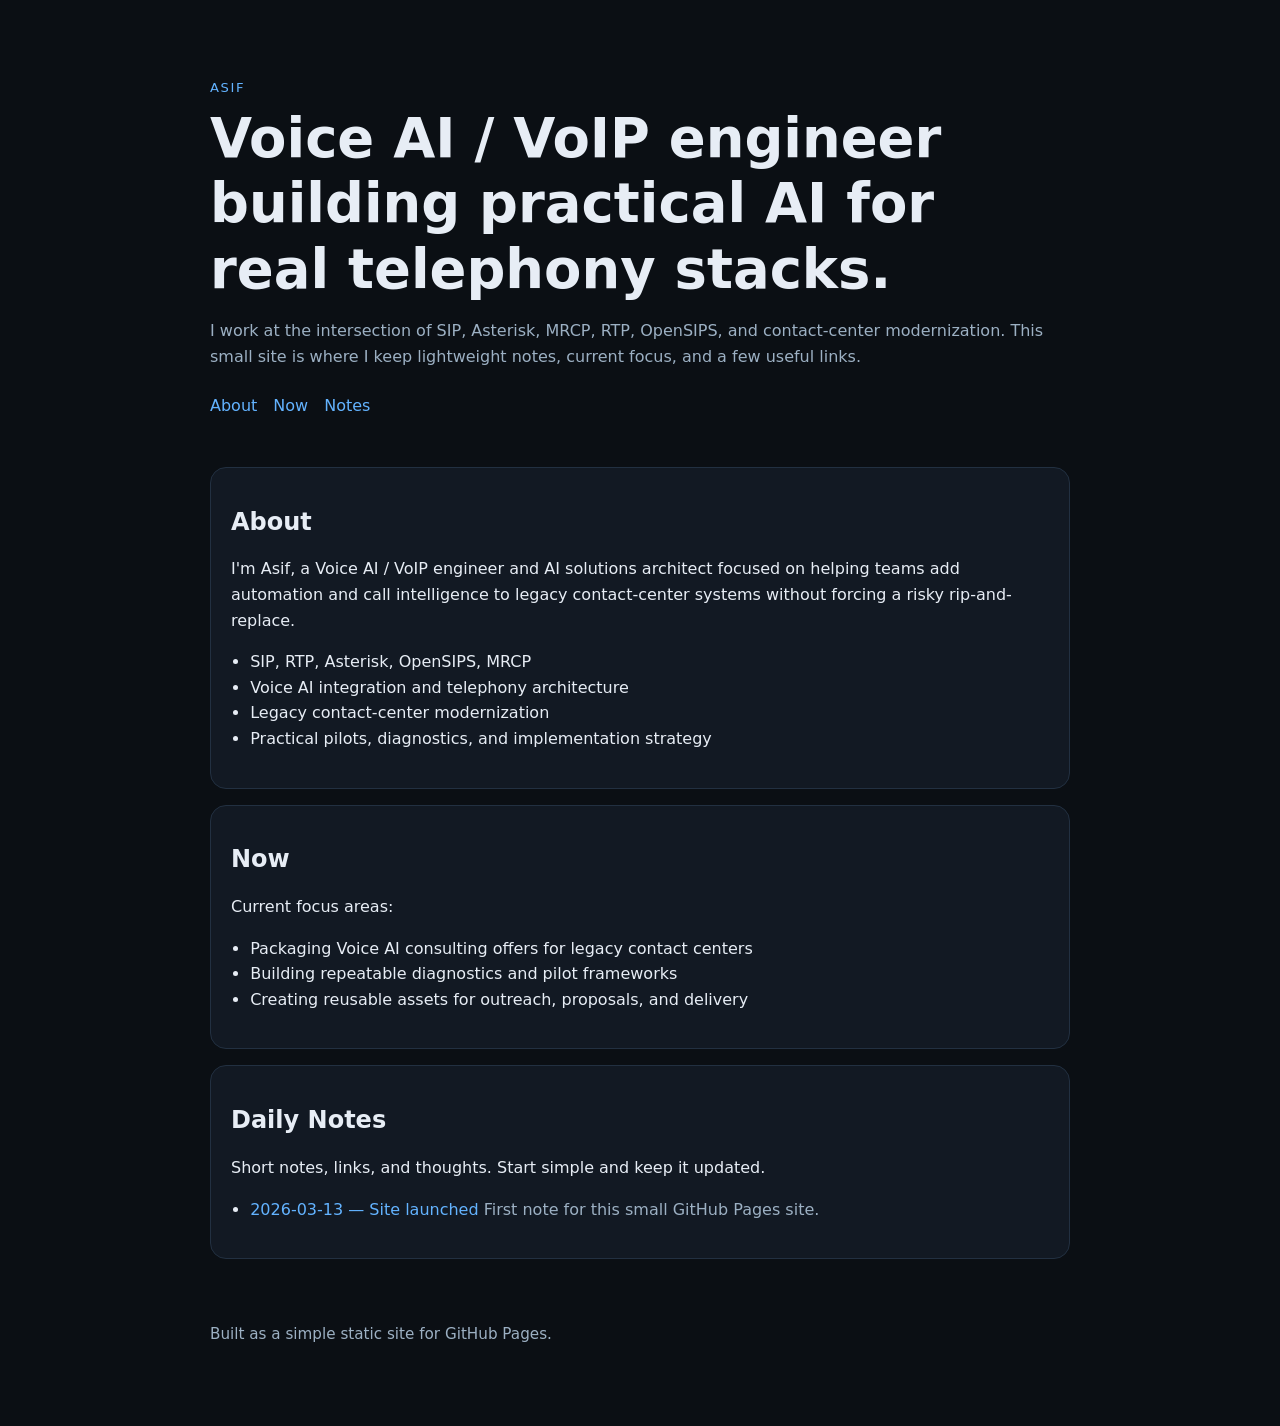
==== index.html @ fac3684a "Initial GitHub Pages site" ====
<!doctype html>
<html lang="en">
  <head>
    <meta charset="UTF-8" />
    <meta name="viewport" content="width=device-width, initial-scale=1.0" />
    <title>Asif — Notes & Now</title>
    <meta name="description" content="Asif's simple notes site: daily notes, current focus, and a little about." />
    <link rel="stylesheet" href="style.css" />
  </head>
  <body>
    <header class="wrap hero">
      <p class="eyebrow">Asif</p>
      <h1>Voice AI / VoIP engineer building practical AI for real telephony stacks.</h1>
      <p class="lede">
        I work at the intersection of SIP, Asterisk, MRCP, RTP, OpenSIPS, and contact-center modernization.
        This small site is where I keep lightweight notes, current focus, and a few useful links.
      </p>
      <nav>
        <a href="#about">About</a>
        <a href="#now">Now</a>
        <a href="#notes">Notes</a>
      </nav>
    </header>

    <main class="wrap">
      <section id="about" class="card">
        <h2>About</h2>
        <p>
          I'm Asif, a Voice AI / VoIP engineer and AI solutions architect focused on helping teams add
          automation and call intelligence to legacy contact-center systems without forcing a risky rip-and-replace.
        </p>
        <ul>
          <li>SIP, RTP, Asterisk, OpenSIPS, MRCP</li>
          <li>Voice AI integration and telephony architecture</li>
          <li>Legacy contact-center modernization</li>
          <li>Practical pilots, diagnostics, and implementation strategy</li>
        </ul>
      </section>

      <section id="now" class="card">
        <h2>Now</h2>
        <p>Current focus areas:</p>
        <ul>
          <li>Packaging Voice AI consulting offers for legacy contact centers</li>
          <li>Building repeatable diagnostics and pilot frameworks</li>
          <li>Creating reusable assets for outreach, proposals, and delivery</li>
        </ul>
      </section>

      <section id="notes" class="card">
        <h2>Daily Notes</h2>
        <p>Short notes, links, and thoughts. Start simple and keep it updated.</p>
        <ul class="notes-list">
          <li>
            <a href="notes/2026-03-13.html">2026-03-13 — Site launched</a>
            <span>First note for this small GitHub Pages site.</span>
          </li>
        </ul>
      </section>
    </main>

    <footer class="wrap footer">
      <p>Built as a simple static site for GitHub Pages.</p>
    </footer>
  </body>
</html>
---- style.css ----
:root {
  --bg: #0b0f14;
  --panel: #121923;
  --text: #e7edf5;
  --muted: #9cb0c3;
  --accent: #63b3ff;
  --border: #223041;
}

* { box-sizing: border-box; }
html { scroll-behavior: smooth; }
body {
  margin: 0;
  font-family: Inter, ui-sans-serif, system-ui, -apple-system, BlinkMacSystemFont, "Segoe UI", sans-serif;
  background: var(--bg);
  color: var(--text);
  line-height: 1.6;
}

.wrap {
  width: min(860px, calc(100% - 2rem));
  margin: 0 auto;
}

.hero {
  padding: 4rem 0 2rem;
}

.eyebrow {
  text-transform: uppercase;
  letter-spacing: 0.12em;
  color: var(--accent);
  font-size: 0.82rem;
  margin-bottom: 0.5rem;
}

h1, h2 {
  line-height: 1.2;
}

h1 {
  font-size: clamp(2rem, 5vw, 3.4rem);
  margin: 0 0 1rem;
}

.lede, .footer, .notes-list span {
  color: var(--muted);
}

nav {
  display: flex;
  gap: 1rem;
  flex-wrap: wrap;
  margin-top: 1.5rem;
}

nav a, a {
  color: var(--accent);
  text-decoration: none;
}

nav a:hover, a:hover {
  text-decoration: underline;
}

.card {
  background: var(--panel);
  border: 1px solid var(--border);
  border-radius: 16px;
  padding: 1.25rem 1.25rem;
  margin: 1rem 0;
}

ul {
  padding-left: 1.2rem;
}

.notes-list li {
  margin: 0.75rem 0;
}

.footer {
  padding: 2rem 0 4rem;
  font-size: 0.95rem;
}
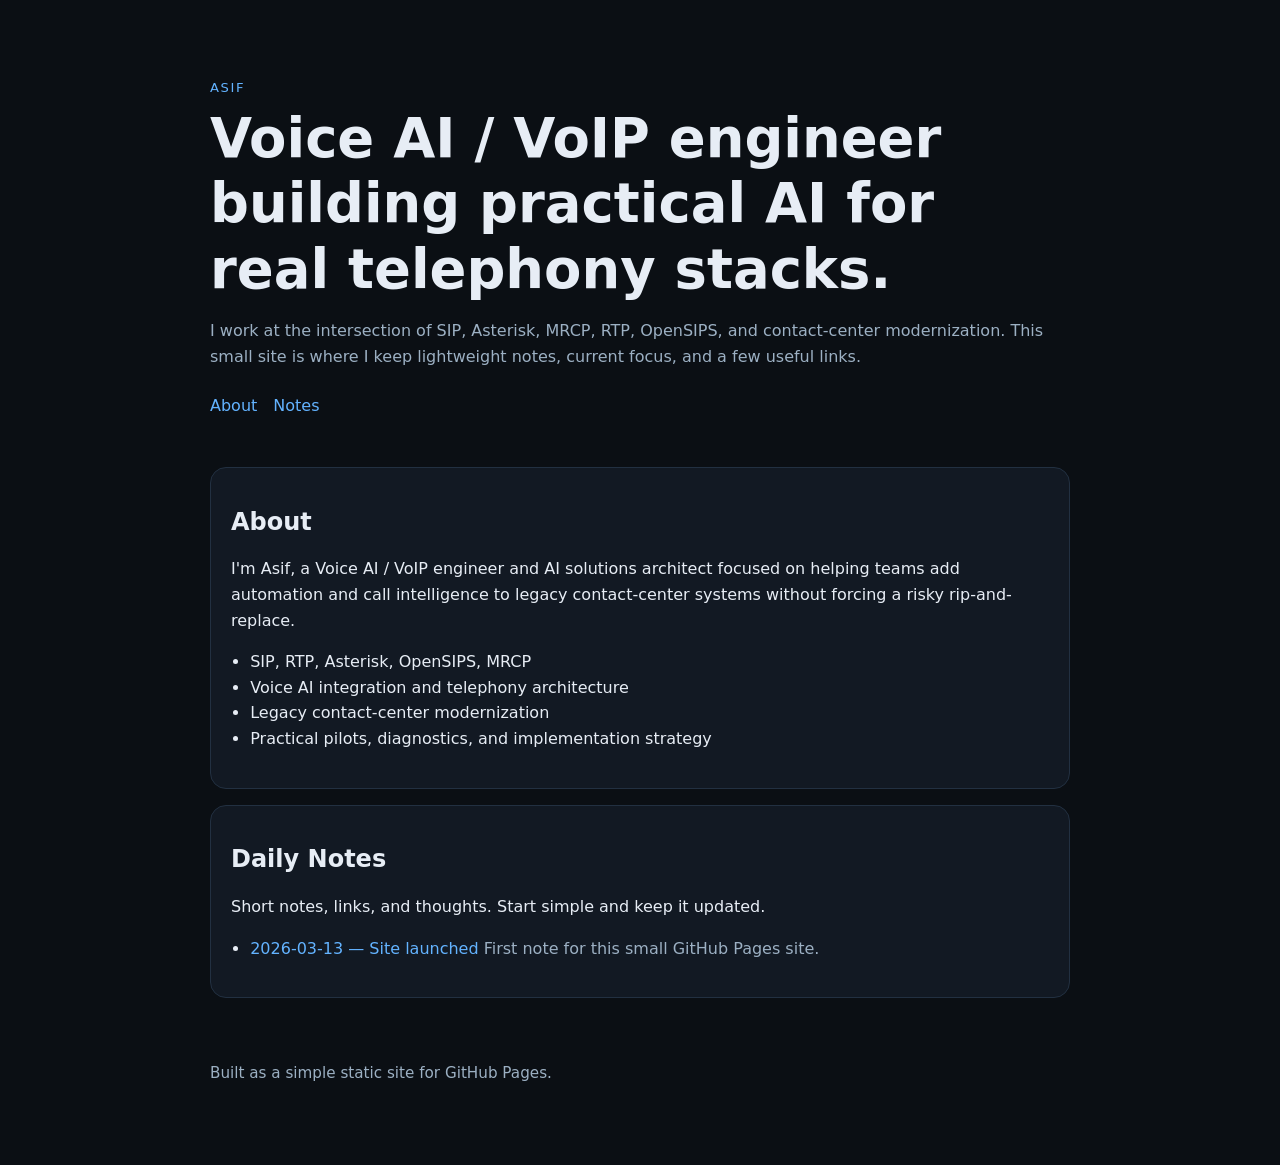
==== commit a41f1bce: "Remove Now section from homepage" ====
--- a/index.html
+++ b/index.html
@@ -17,7 +17,6 @@
       </p>
       <nav>
         <a href="#about">About</a>
-        <a href="#now">Now</a>
         <a href="#notes">Notes</a>
       </nav>
     </header>
@@ -34,16 +33,6 @@
           <li>Voice AI integration and telephony architecture</li>
           <li>Legacy contact-center modernization</li>
           <li>Practical pilots, diagnostics, and implementation strategy</li>
-        </ul>
-      </section>
-
-      <section id="now" class="card">
-        <h2>Now</h2>
-        <p>Current focus areas:</p>
-        <ul>
-          <li>Packaging Voice AI consulting offers for legacy contact centers</li>
-          <li>Building repeatable diagnostics and pilot frameworks</li>
-          <li>Creating reusable assets for outreach, proposals, and delivery</li>
         </ul>
       </section>
 
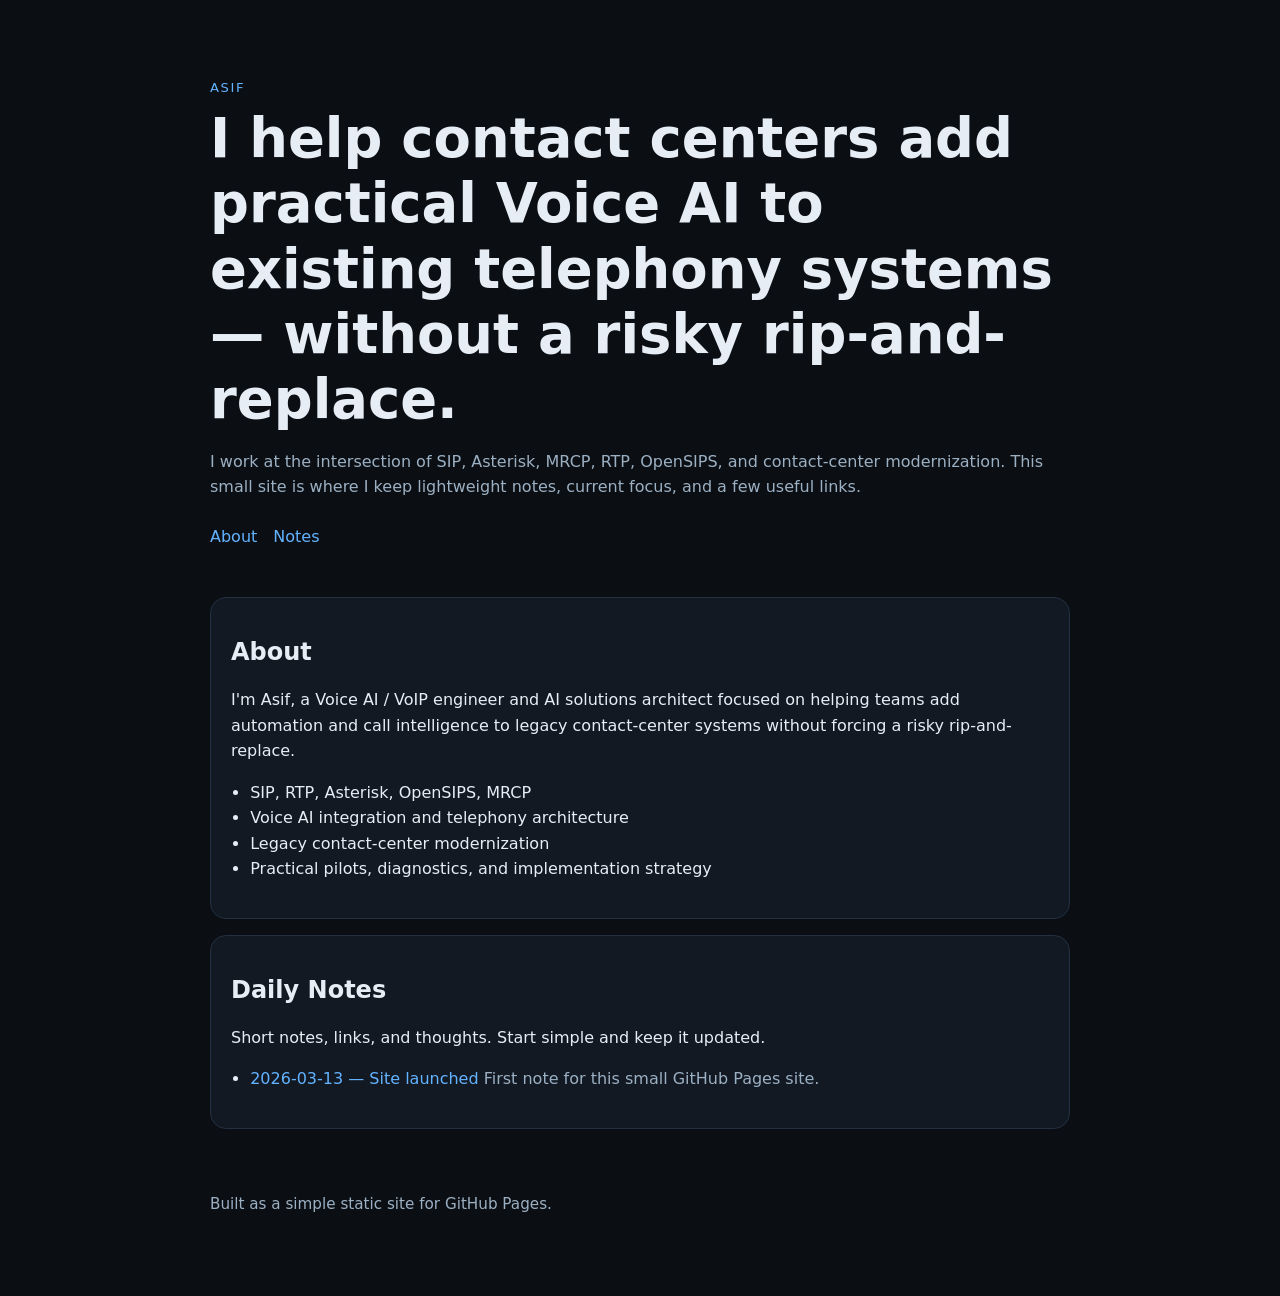
==== commit 6fbbb790: "Improve homepage headline copy" ====
--- a/index.html
+++ b/index.html
@@ -10,7 +10,7 @@
   <body>
     <header class="wrap hero">
       <p class="eyebrow">Asif</p>
-      <h1>Voice AI / VoIP engineer building practical AI for real telephony stacks.</h1>
+      <h1>I help contact centers add practical Voice AI to existing telephony systems — without a risky rip-and-replace.</h1>
       <p class="lede">
         I work at the intersection of SIP, Asterisk, MRCP, RTP, OpenSIPS, and contact-center modernization.
         This small site is where I keep lightweight notes, current focus, and a few useful links.
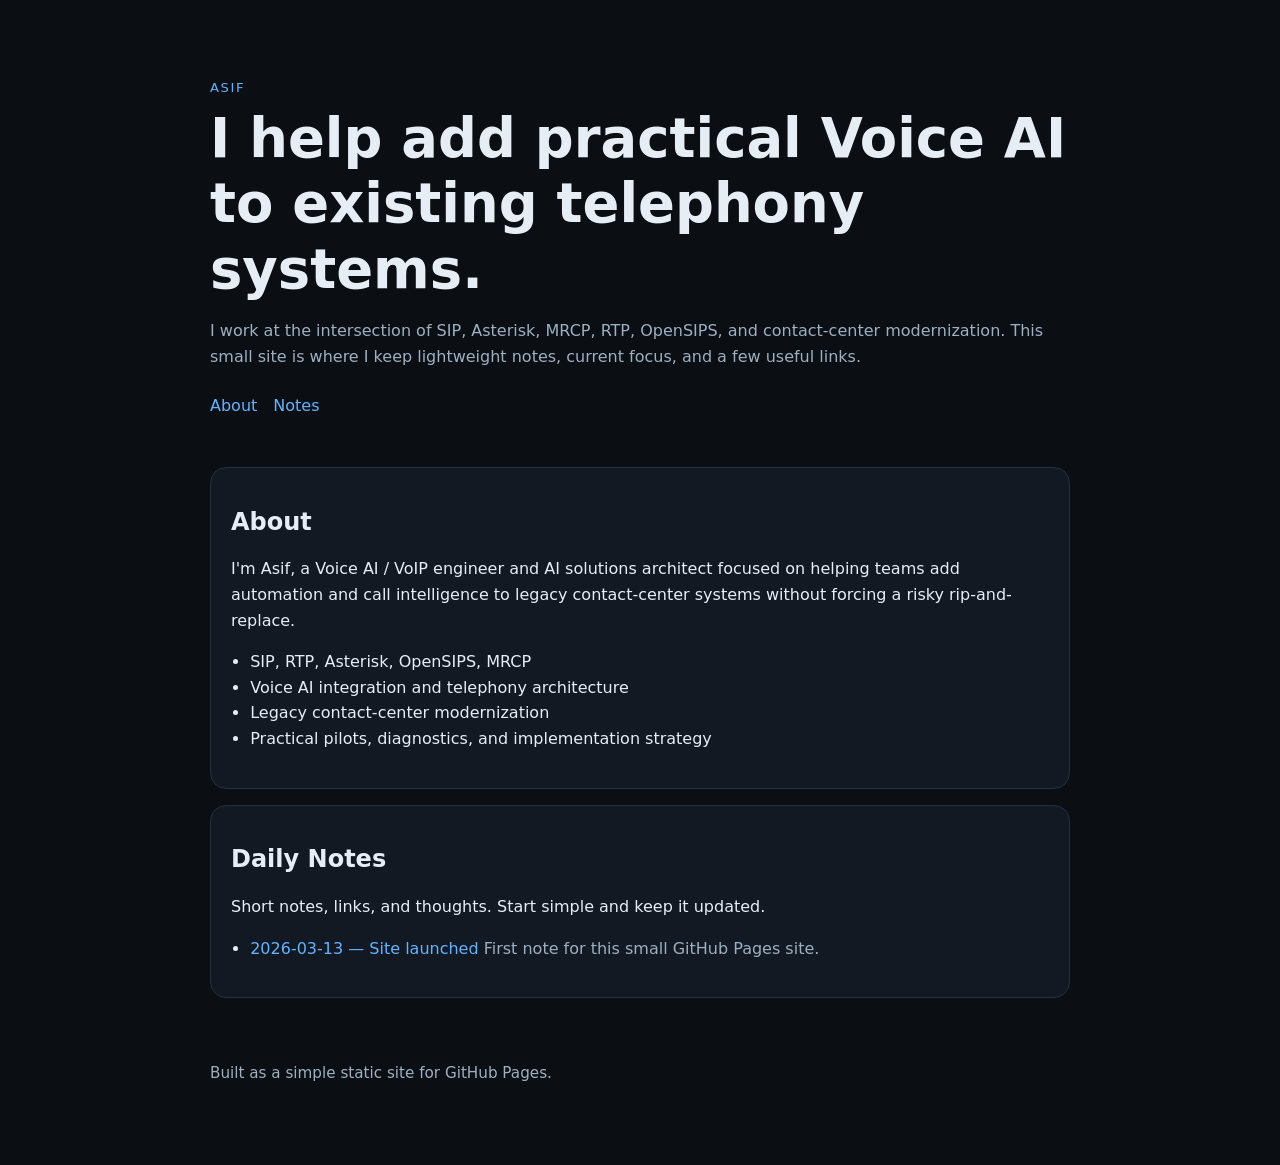
==== commit ac936676: "Simplify homepage headline" ====
--- a/index.html
+++ b/index.html
@@ -10,7 +10,7 @@
   <body>
     <header class="wrap hero">
       <p class="eyebrow">Asif</p>
-      <h1>I help contact centers add practical Voice AI to existing telephony systems — without a risky rip-and-replace.</h1>
+      <h1>I help add practical Voice AI to existing telephony systems.</h1>
       <p class="lede">
         I work at the intersection of SIP, Asterisk, MRCP, RTP, OpenSIPS, and contact-center modernization.
         This small site is where I keep lightweight notes, current focus, and a few useful links.
